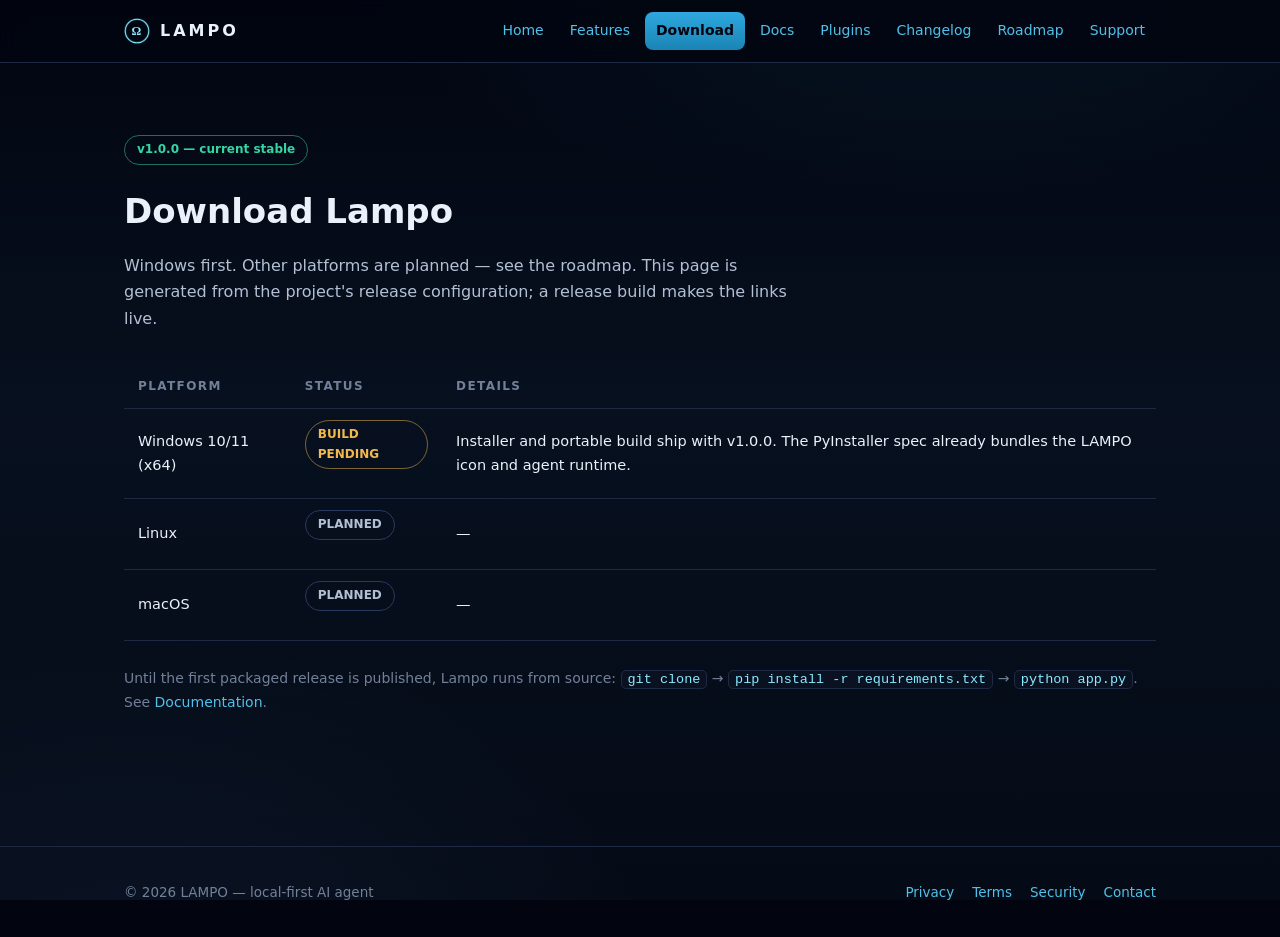
==== download.html @ 489c7067 "LAMPO website v1.0.0" ====
<!doctype html>
<html lang="en">
<head>
<meta charset="utf-8"/>
<meta name="viewport" content="width=device-width, initial-scale=1"/>
<title>Download — LAMPO</title>
<meta name="description" content="Download"/>
<link rel="icon" href="lampo-mark.svg" type="image/svg+xml"/>
<link rel="stylesheet" href="style.css"/>
</head>
<body>
<nav><div class="wrap">
  <a class="brand" href="index.html"><svg viewBox="0 0 64 64" fill="none" xmlns="http://www.w3.org/2000/svg">
<circle cx="32" cy="32" r="29" stroke="url(#g)" stroke-width="2.5"/>
<circle cx="32" cy="32" r="29" stroke="rgba(99,221,248,0.18)" stroke-width="6"/>
<text x="32" y="43" text-anchor="middle" font-family="Georgia,serif" font-size="30"
 font-weight="700" fill="url(#g)">Ω</text>
<defs><linearGradient id="g" x1="0" y1="0" x2="64" y2="64">
<stop stop-color="#8BEAFF"/><stop offset="1" stop-color="#2EA8DF"/></linearGradient></defs></svg> LAMPO</a>
  <div class="links"><a href="index.html" class='active'>Home</a><a href="features.html" class='active'>Features</a><a href="download.html" class='cta active'>Download</a><a href="docs.html" class='active'>Docs</a><a href="plugins.html" class='active'>Plugins</a><a href="changelog.html" class='active'>Changelog</a><a href="roadmap.html" class='active'>Roadmap</a><a href="support.html" class='active'>Support</a></div>
</div></nav>
<main>
<section><div class="wrap">
  <span class="badge ok">v1.0.0 — current stable</span>
  <h2>Download Lampo</h2>
  <p class="lead">Windows first. Other platforms are planned — see the
  roadmap. This page is generated from the project's release configuration;
  a release build makes the links live.</p>
  <table>
    <tr><th>Platform</th><th>Status</th><th>Details</th></tr>
    <tr><td>Windows 10/11 (x64)</td><td>
      <span class="badge warn">BUILD PENDING</span></td>
      <td>Installer and portable build ship with v1.0.0. The PyInstaller
      spec already bundles the LAMPO icon and agent runtime.</td></tr>
    <tr><td>Linux</td><td><span class="badge">PLANNED</span></td><td>—</td></tr>
    <tr><td>macOS</td><td><span class="badge">PLANNED</span></td><td>—</td></tr>
  </table>
  <p style="margin-top:26px;color:var(--muted);font-size:14px">
  Until the first packaged release is published, Lampo runs from source:
  <code>git clone</code> → <code>pip install -r requirements.txt</code> →
  <code>python app.py</code>. See <a href="docs.html">Documentation</a>.</p>
</div></section>
</main>
<footer><div class="wrap">
  <span>© 2026 LAMPO — local-first AI agent</span>
  <div class="links">
    <a href="privacy.html">Privacy</a><a href="terms.html">Terms</a>
    <a href="security.html">Security</a><a href="contact.html">Contact</a>
  </div>
</div></footer>
</body>
</html>
---- style.css ----
/* LAMPO — deep-space product site. Shared design system with the desktop app. */
:root{
  --bg:#020510; --bg2:#07101F; --surface:#0B1222; --elev:#111A2D; --elev2:#16233A;
  --line:#1E2A44; --line2:#2A3A5E;
  --cyan:#2EA8DF; --cyan2:#4FC1E9; --cyan3:#63DDF8; --cyan4:#8BEAFF;
  --text:#EAF1FA; --text2:#B3C0D4; --muted:#728198;
  --ok:#35D6A4; --warn:#F2B84B; --err:#F16D78;
  --radius:14px; --maxw:1080px;
}
*{box-sizing:border-box;margin:0;padding:0}
html{scroll-behavior:smooth}
body{
  background:var(--bg); color:var(--text);
  font-family:'Inter','Segoe UI',system-ui,sans-serif;
  font-size:16px; line-height:1.65;
  min-height:100vh;
  background-image:
    radial-gradient(1100px 500px at 75% -10%, rgba(46,168,223,0.10), transparent 60%),
    radial-gradient(900px 600px at 10% 110%, rgba(91,140,255,0.07), transparent 60%),
    linear-gradient(180deg,#020510 0%,#07101F 45%,#050B16 100%);
  background-attachment:fixed;
}
a{color:var(--cyan2);text-decoration:none;transition:color .18s}
a:hover{color:var(--cyan4)}
.wrap{max-width:var(--maxw);margin:0 auto;padding:0 24px}
/* nav */
nav{position:sticky;top:0;z-index:50;backdrop-filter:blur(10px);
  background:rgba(2,5,16,0.82);border-bottom:1px solid var(--line)}
nav .wrap{display:flex;align-items:center;gap:22px;height:62px}
.brand{display:flex;align-items:center;gap:10px;font-weight:700;letter-spacing:3px;color:var(--text)}
.brand svg{width:26px;height:26px}
nav .links{display:flex;gap:4px;margin-left:auto;flex-wrap:wrap}
nav .links a{color:var(--text2);font-size:14px;padding:7px 11px;border-radius:8px}
nav .links a:hover{background:var(--elev);color:var(--text)}
nav .links a.active{color:var(--cyan2)}
nav .links a.cta{color:var(--base,#020510);background:linear-gradient(180deg,#2EA8DF,#1B84B5);font-weight:600}
nav .links a.cta:hover{filter:brightness(1.15);color:#020510}
/* hero */
.hero{padding:110px 0 90px;text-align:center;position:relative}
.hero .mark{width:120px;height:120px;margin:0 auto 30px;position:relative}
.hero h1{font-size:clamp(38px,7vw,64px);font-weight:800;letter-spacing:10px;margin-bottom:14px;
  background:linear-gradient(180deg,#EAF1FA 30%,#8FC9E8);-webkit-background-clip:text;background-clip:text;color:transparent}
.hero p.tag{font-size:clamp(17px,2.6vw,22px);color:var(--text2);max-width:640px;margin:0 auto 34px}
.hero .sub{color:var(--muted);max-width:560px;margin:0 auto 38px;font-size:15px}
.btn-row{display:flex;gap:14px;justify-content:center;flex-wrap:wrap}
.btn{display:inline-block;padding:13px 30px;border-radius:999px;font-weight:600;font-size:15px;
  transition:transform .18s ease, box-shadow .18s ease, filter .18s}
.btn.primary{background:linear-gradient(180deg,#2EA8DF,#1477A8);color:#020510;box-shadow:0 0 24px rgba(46,168,223,0.35)}
.btn.primary:hover{transform:translateY(-2px);box-shadow:0 6px 32px rgba(46,168,223,0.5)}
.btn.ghost{border:1px solid var(--line2);color:var(--text2)}
.btn.ghost:hover{border-color:var(--cyan);color:var(--text)}
/* sections */
section{padding:72px 0}
.kicker{color:var(--cyan2);font-size:12px;font-weight:700;letter-spacing:2.5px;margin-bottom:12px}
h2{font-size:clamp(24px,4vw,34px);font-weight:750;margin-bottom:14px}
.lead{color:var(--text2);max-width:680px;margin-bottom:34px}
.grid{display:grid;gap:18px}
.grid.c3{grid-template-columns:repeat(auto-fit,minmax(260px,1fr))}
.card{background:linear-gradient(180deg,var(--elev),var(--surface));border:1px solid var(--line);
  border-radius:var(--radius);padding:24px;transition:border-color .2s, transform .2s}
.card:hover{border-color:var(--line2);transform:translateY(-2px)}
.card h3{font-size:16.5px;margin-bottom:8px;color:var(--text)}
.card p{color:var(--text2);font-size:14.5px}
.card .tag{display:inline-block;font-size:10.5px;font-weight:700;letter-spacing:1.4px;
  color:var(--cyan2);margin-bottom:10px}
.card .tag.warn{color:var(--warn)} .card .tag.mute{color:var(--muted)}
/* misc */
.badge{display:inline-block;padding:4px 12px;border-radius:999px;font-size:12px;font-weight:600;
  border:1px solid var(--line2);color:var(--text2);margin-bottom:18px}
.badge.ok{border-color:rgba(53,214,164,0.5);color:var(--ok)}
.badge.warn{border-color:rgba(242,184,75,0.5);color:var(--warn)}
table{width:100%;border-collapse:collapse;font-size:14.5px}
th,td{text-align:left;padding:11px 14px;border-bottom:1px solid var(--line)}
th{color:var(--muted);font-size:12px;letter-spacing:1.4px;text-transform:uppercase}
footer{border-top:1px solid var(--line);padding:34px 0;margin-top:60px}
footer .wrap{display:flex;gap:24px;flex-wrap:wrap;align-items:center;color:var(--muted);font-size:13.5px}
footer .links{margin-left:auto;display:flex;gap:18px;flex-wrap:wrap}
code{background:rgba(11,18,34,0.9);border:1px solid var(--line);color:var(--cyan4);
  padding:1px 6px;border-radius:5px;font-size:13.5px}
@media(max-width:820px){
  nav .links{display:none}
  .hero{padding:70px 0 56px}
  section{padding:52px 0}
}
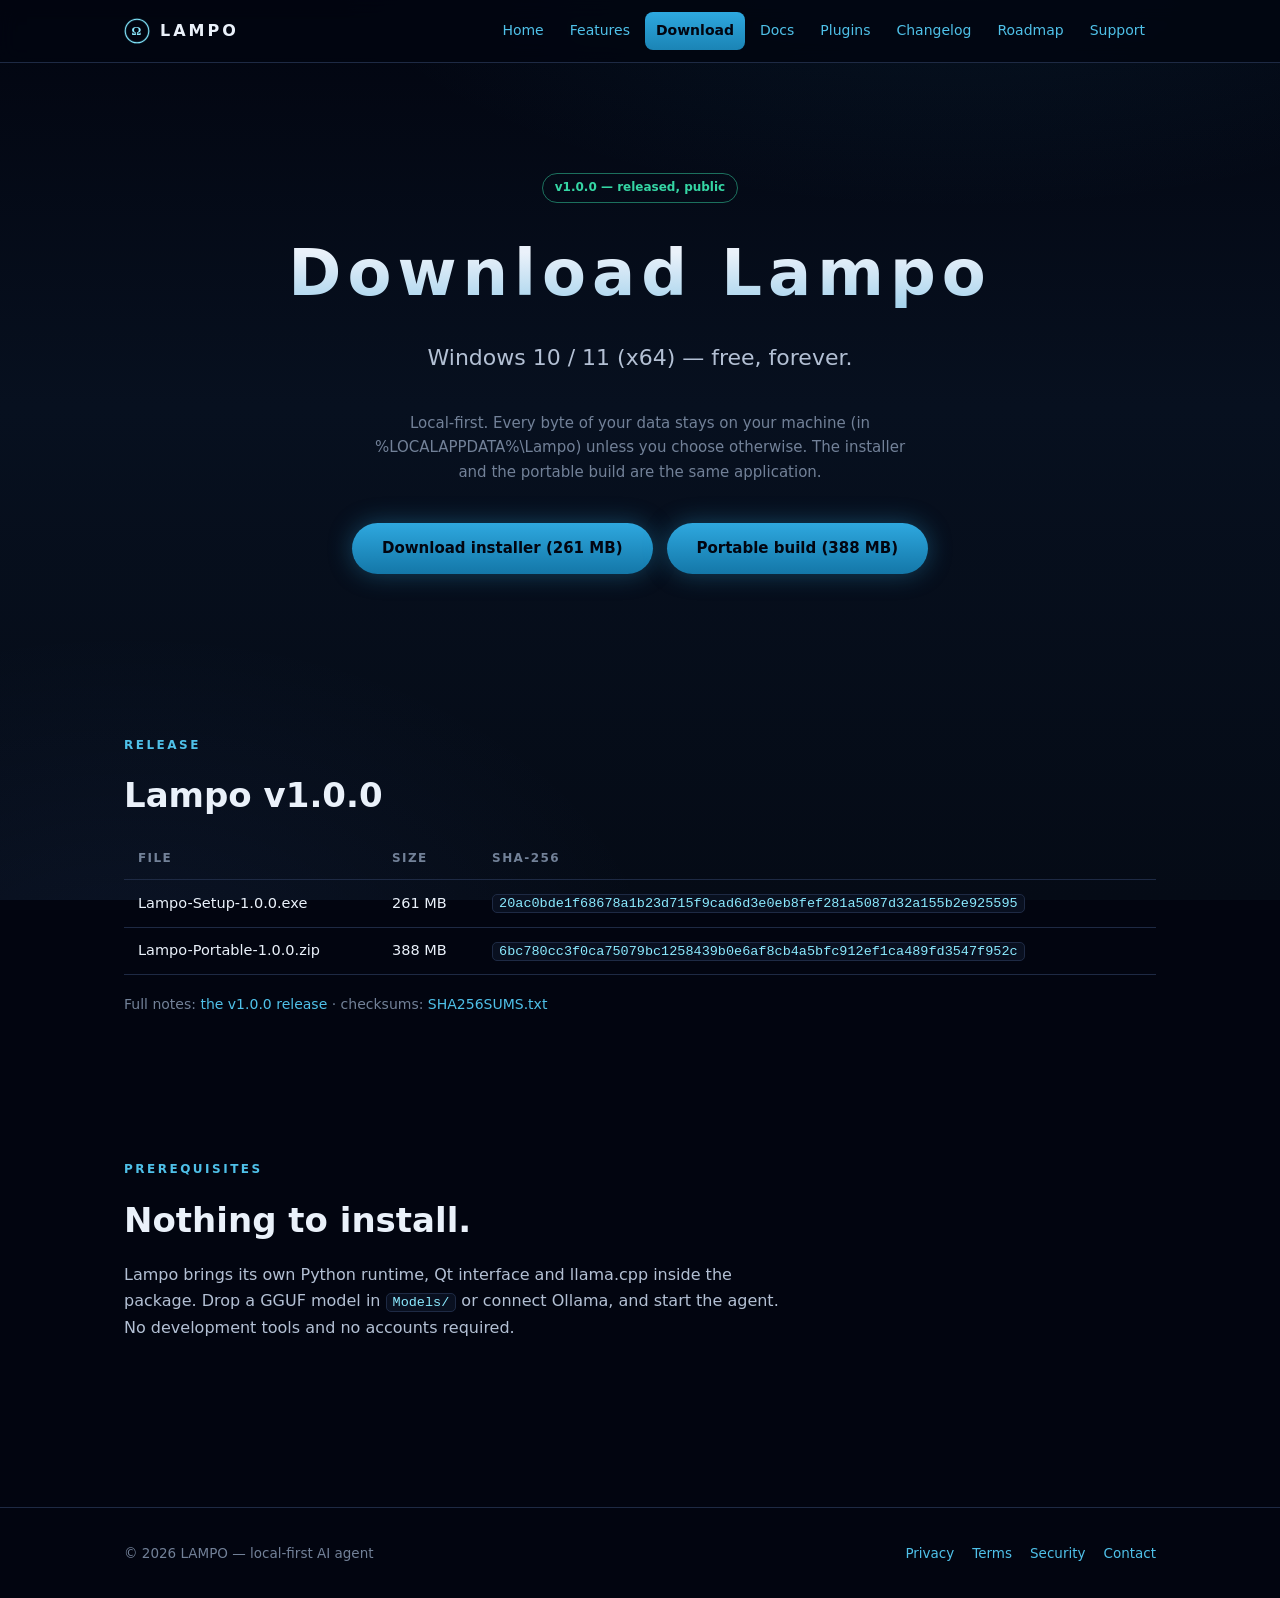
==== commit 68409d4d: "release v1.0.0: real download links + SHA256" ====
--- a/download.html
+++ b/download.html
@@ -20,25 +20,40 @@
   <div class="links"><a href="index.html" class='active'>Home</a><a href="features.html" class='active'>Features</a><a href="download.html" class='cta active'>Download</a><a href="docs.html" class='active'>Docs</a><a href="plugins.html" class='active'>Plugins</a><a href="changelog.html" class='active'>Changelog</a><a href="roadmap.html" class='active'>Roadmap</a><a href="support.html" class='active'>Support</a></div>
 </div></nav>
 <main>
+<section class="hero"><div class="wrap">
+  <span class="badge ok">v1.0.0 — released, public</span>
+  <h1 style="letter-spacing:6px;">Download Lampo</h1>
+  <p class="tag" style="margin-top:14px">Windows 10 / 11 (x64) — free, forever.</p>
+  <p class="sub">Local-first. Every byte of your data stays on your machine
+  (in %LOCALAPPDATA%\Lampo) unless you choose otherwise. The installer and
+  the portable build are the same application.</p>
+  <div class="btn-row">
+    <a class="btn primary" href="https://github.com/omegathor3-afk/lampo/releases/download/v1.0.0/Lampo-Setup-1.0.0.exe">Download installer (261 MB)</a>
+    <a class="btn primary" style="background:linear-gradient(180deg,#2EA8DF,#1477A8)" href="https://github.com/omegathor3-afk/lampo/releases/download/v1.0.0/Lampo-Portable-1.0.0.zip">Portable build (388 MB)</a>
+  </div>
+</div></section>
+
 <section><div class="wrap">
-  <span class="badge ok">v1.0.0 — current stable</span>
-  <h2>Download Lampo</h2>
-  <p class="lead">Windows first. Other platforms are planned — see the
-  roadmap. This page is generated from the project's release configuration;
-  a release build makes the links live.</p>
+  <p class="kicker">RELEASE</p>
+  <h2>Lampo v1.0.0</h2>
   <table>
-    <tr><th>Platform</th><th>Status</th><th>Details</th></tr>
-    <tr><td>Windows 10/11 (x64)</td><td>
-      <span class="badge warn">BUILD PENDING</span></td>
-      <td>Installer and portable build ship with v1.0.0. The PyInstaller
-      spec already bundles the LAMPO icon and agent runtime.</td></tr>
-    <tr><td>Linux</td><td><span class="badge">PLANNED</span></td><td>—</td></tr>
-    <tr><td>macOS</td><td><span class="badge">PLANNED</span></td><td>—</td></tr>
+    <tr><th>File</th><th>Size</th><th>SHA-256</th></tr>
+    <tr><td>Lampo-Setup-1.0.0.exe</td><td>261 MB</td><td><code>20ac0bde1f68678a1b23d715f9cad6d3e0eb8fef281a5087d32a155b2e925595</code></td></tr>
+    <tr><td>Lampo-Portable-1.0.0.zip</td><td>388 MB</td><td><code>6bc780cc3f0ca75079bc1258439b0e6af8cb4a5bfc912ef1ca489fd3547f952c</code></td></tr>
   </table>
-  <p style="margin-top:26px;color:var(--muted);font-size:14px">
-  Until the first packaged release is published, Lampo runs from source:
-  <code>git clone</code> → <code>pip install -r requirements.txt</code> →
-  <code>python app.py</code>. See <a href="docs.html">Documentation</a>.</p>
+  <p style="margin-top:18px;color:var(--muted);font-size:14px">
+    Full notes: <a href="https://github.com/omegathor3-afk/lampo/releases/tag/v1.0.0">the v1.0.0 release</a> ·
+    checksums: <a href="https://github.com/omegathor3-afk/lampo/releases/download/v1.0.0/SHA256SUMS.txt">SHA256SUMS.txt</a>
+  </p>
+</div></section>
+
+<section><div class="wrap">
+  <p class="kicker">PREREQUISITES</p>
+  <h2>Nothing to install.</h2>
+  <p class="lead">Lampo brings its own Python runtime, Qt interface and
+  llama.cpp inside the package. Drop a GGUF model in
+  <code>Models/</code> or connect Ollama, and start the agent. No development
+  tools and no accounts required.</p>
 </div></section>
 </main>
 <footer><div class="wrap">
